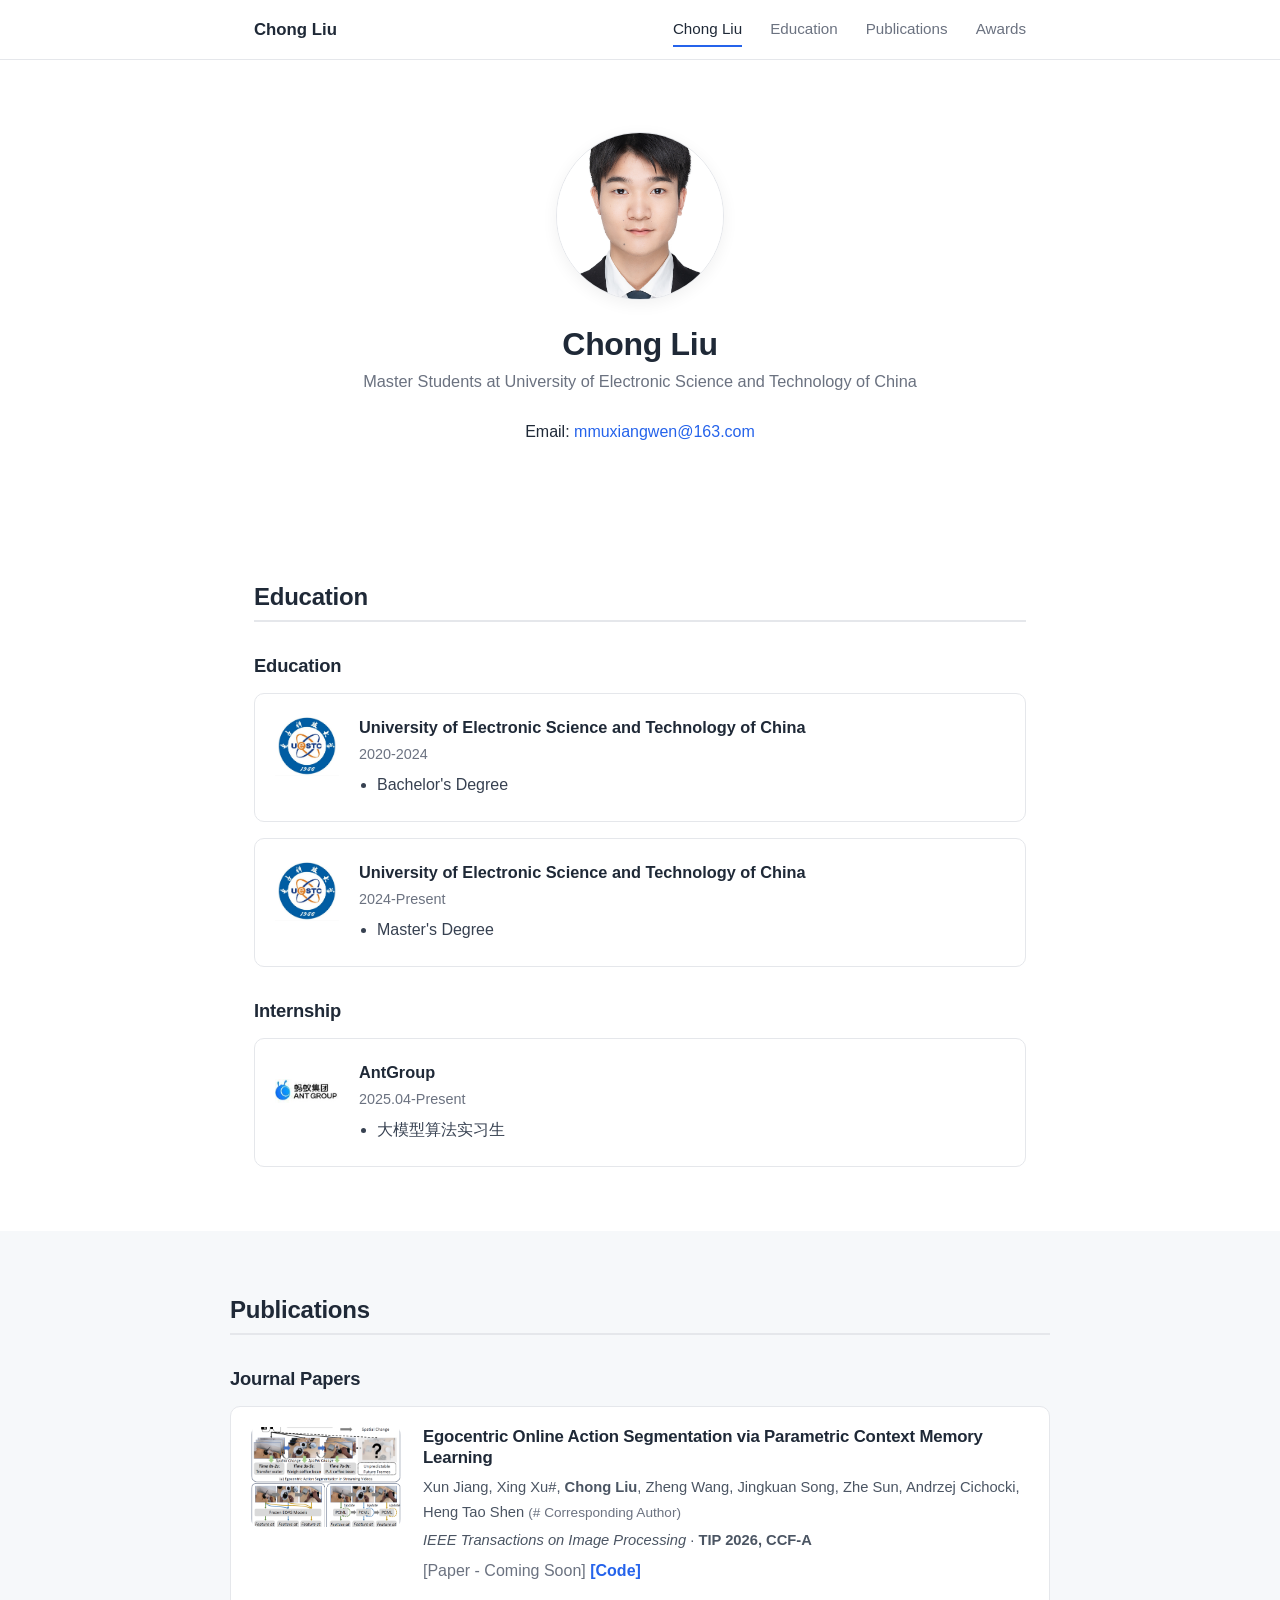
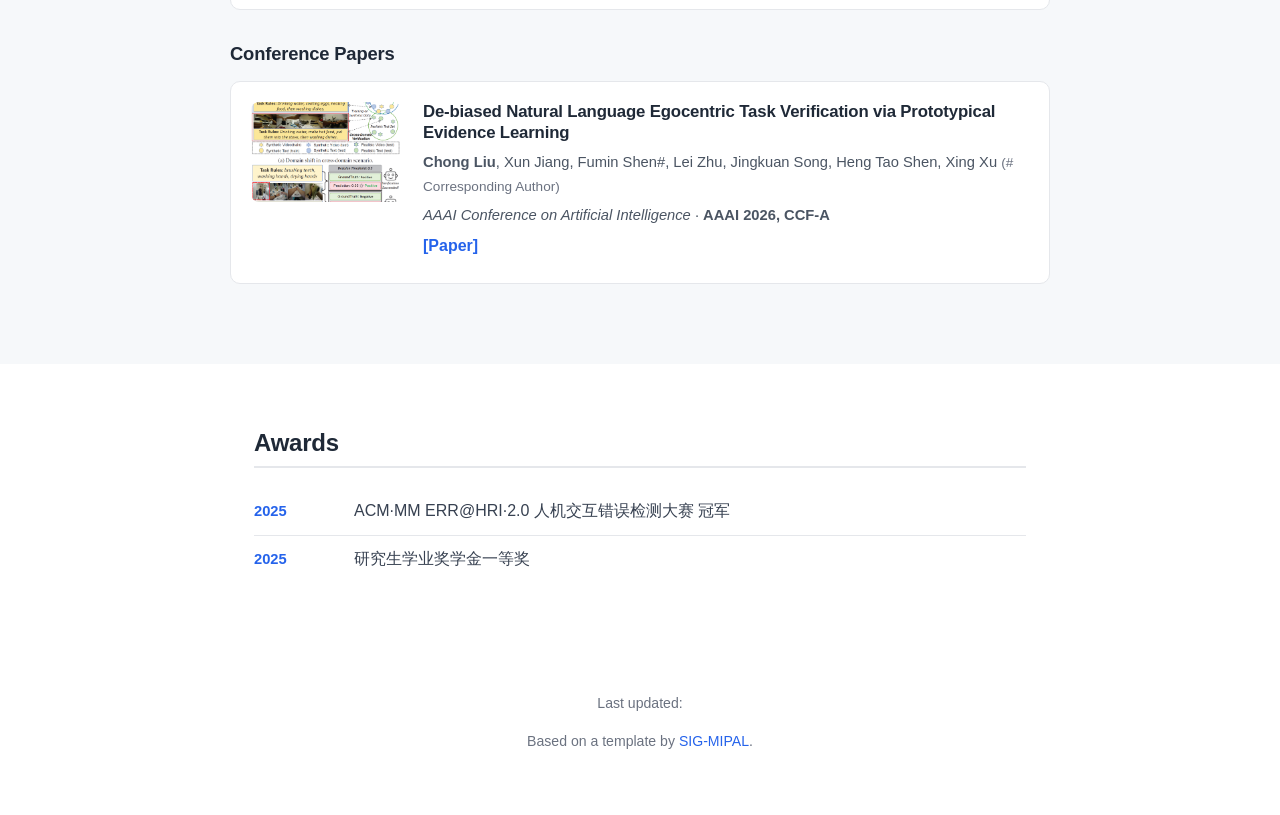
==== people/chong-liu/index.html @ 1c5711fe "chore: update site (2026-07-14)" ====
<!DOCTYPE html>
<html lang="en">
<head>
  <meta charset="UTF-8">
  <meta name="viewport" content="width=device-width, initial-scale=1">
  <title>Chong Liu&#39;s Homepage</title>
  <meta name="description" content="Master Student at the University of Electronic Science and Technology of China">
  <meta name="keywords" content="">
  <meta name="author" content="Chong Liu">
  <meta property="og:title" content="Chong Liu">
  <meta property="og:description" content="Master Student at the University of Electronic Science and Technology of China">
  <meta property="og:type" content="profile">
  <meta property="og:image" content="images/1-12.jpg">
  <link rel="icon" type="image/png" href="">
  <link rel="stylesheet" href="style.css">
</head>
<body>
  <header class="topnav" id="topnav">
    <div class="nav-inner">
      <a class="brand" href="#home">Chong Liu</a>
      <nav class="nav-links" id="nav-links">
                <a href="#home">Chong Liu</a>
        <a href="#education">Education</a>
        <a href="#publications">Publications</a>
        <a href="#awards">Awards</a>
      </nav>
      <button class="nav-toggle" id="nav-toggle" aria-label="Toggle menu">☰</button>
    </div>
  </header>

  <main>
    <section id="home" class="section profile">
      <img class="profile-photo" src="images/1-12.jpg" alt="Chong Liu">
      <h1>Chong Liu</h1>
      <p class="tagline">Master Students at University of Electronic Science and Technology of China</p>

      <p class="contact">Email: <a href="mailto:mmuxiangwen@163.com">mmuxiangwen@163.com</a></p>
      
    </section>

    <section id="education" class="section">
      <h2>Education</h2>
        <h3 class="pub-subhead">Education</h3>
        <div class="cards">
      <div class="edu-card">
        <img class="edu-logo" src="images/edu-university-of-electronic-science-and-technology-of-china.jpg" alt="University of Electronic Science and Technology of China" loading="lazy" onerror="this.style.visibility='hidden'">
        <div class="edu-body">
          <div class="edu-inst">University of Electronic Science and Technology of China</div>
          <div class="edu-period">2020-2024</div>
          <ul class="edu-details"><li>Bachelor&#39;s Degree</li></ul>
        </div>
      </div>
      <div class="edu-card">
        <img class="edu-logo" src="images/edu-university-of-electronic-science-and-technology-of-china.jpg" alt="University of Electronic Science and Technology of China" loading="lazy" onerror="this.style.visibility='hidden'">
        <div class="edu-body">
          <div class="edu-inst">University of Electronic Science and Technology of China</div>
          <div class="edu-period">2024-Present</div>
          <ul class="edu-details"><li>Master&#39;s Degree</li></ul>
        </div>
      </div>
        </div>
        <h3 class="pub-subhead">Internship</h3>
        <div class="cards">
      <div class="edu-card">
        <img class="edu-logo" src="images/edu-antgroup.jpg" alt="AntGroup" loading="lazy" onerror="this.style.visibility='hidden'">
        <div class="edu-body">
          <div class="edu-inst">AntGroup</div>
          <div class="edu-period">2025.04-Present</div>
          <ul class="edu-details"><li>大模型算法实习生</li></ul>
        </div>
      </div>
        </div>
    </section>
    <section id="publications" class="section alt">
      <h2>Publications</h2>
        <h3 class="pub-subhead">Journal Papers</h3>
      <article class="pub">
        <div class="pub-thumb" data-preview="images/pub-pcml-thumb.png">
          <img src="images/pub-pcml-thumb.png" alt="Egocentric Online Action Segmentation via Parametric Context Memory Learning" loading="lazy" onerror="this.parentElement.classList.add('no-img')">
        </div>
        <div class="pub-body">
          <h3 class="pub-title">Egocentric Online Action Segmentation via Parametric Context Memory Learning</h3>
          <p class="pub-authors">Xun Jiang, Xing Xu#, <strong>Chong Liu</strong>, Zheng Wang, Jingkuan Song, Zhe Sun, Andrzej Cichocki, Heng Tao Shen <span class="author-note">(# Corresponding Author)</span></p>
          <p class="pub-venue"><em>IEEE Transactions on Image Processing</em> · <strong>TIP 2026, CCF-A</strong></p>
          <p class="pub-links"><span class="soon">[Paper - Coming Soon]</span> <a href="https://github.com/XunCHN/PCML" target="_blank" rel="noopener">[Code]</a></p>
          
        </div>
      </article>
        <h3 class="pub-subhead">Conference Papers</h3>
      <article class="pub">
        <div class="pub-thumb" data-preview="images/pub-pel-preview.png">
          <img src="images/pub-pel-thumb.png" alt="De-biased Natural Language Egocentric Task Verification via Prototypical Evidence Learning" loading="lazy" onerror="this.parentElement.classList.add('no-img')">
        </div>
        <div class="pub-body">
          <h3 class="pub-title">De-biased Natural Language Egocentric Task Verification via Prototypical Evidence Learning</h3>
          <p class="pub-authors"><strong>Chong Liu</strong>, Xun Jiang, Fumin Shen#, Lei Zhu, Jingkuan Song, Heng Tao Shen, Xing Xu <span class="author-note">(# Corresponding Author)</span></p>
          <p class="pub-venue"><em>AAAI Conference on Artificial Intelligence</em> · <strong>AAAI 2026, CCF-A</strong></p>
          <p class="pub-links"><a href="https://ojs.aaai.org/index.php/AAAI/article/view/37645" target="_blank" rel="noopener">[Paper]</a></p>
          
        </div>
      </article>
    </section>
    <section id="awards" class="section">
      <h2>Awards</h2>
        <ul class="awards-list">
        <li><span class="date">2025</span><span class="item-text">ACM·MM ERR@HRI·2.0 人机交互错误检测大赛 冠军</span></li>
        <li><span class="date">2025</span><span class="item-text">研究生学业奖学金一等奖</span></li>
        </ul>
    </section>
  </main>

  <footer class="footer">
    <p>Last updated: </p>
    <p class="attr">Based on a template by <a href="https://github.com/SIG-MIPAL">SIG-MIPAL</a>.</p>
  </footer>

  <div id="pub-preview" aria-hidden="true"><img alt=""></div>

  <script src="site.js" defer></script>
</body>
</html>
---- people/chong-liu/style.css ----
/* ---------- Base ---------- */
:root {
  --bg: #ffffff;
  --bg-alt: #f6f8fa;
  --text: #1f2937;
  --muted: #6b7280;
  --border: #e5e7eb;
  --accent: #2563eb;
  --accent-dark: #1d4ed8;
  --maxw: 820px;
  --nav-h: 60px;
}

* { box-sizing: border-box; }

html { scroll-behavior: smooth; }

body {
  margin: 0;
  font-family: -apple-system, BlinkMacSystemFont, "Segoe UI", Roboto,
    "Helvetica Neue", Arial, "PingFang SC", "Microsoft YaHei", sans-serif;
  color: var(--text);
  background: var(--bg);
  line-height: 1.65;
  font-size: 16px;
  -webkit-font-smoothing: antialiased;
}

a {
  color: var(--accent);
  text-decoration: none;
  transition: color 0.15s ease;
}
a:hover { color: var(--accent-dark); }

h1, h2, h3 { line-height: 1.25; font-weight: 700; letter-spacing: -0.01em; }
h2 {
  font-size: 1.5rem;
  margin: 0 0 1.25rem;
  padding-bottom: 0.5rem;
  border-bottom: 2px solid var(--border);
}
h3 { font-size: 1.05rem; margin: 0 0 0.4rem; }

/* ---------- Top nav ---------- */
.topnav {
  position: sticky;
  top: 0;
  z-index: 100;
  height: var(--nav-h);
  background: rgba(255, 255, 255, 0.92);
  backdrop-filter: saturate(180%) blur(8px);
  border-bottom: 1px solid var(--border);
}
.nav-inner {
  max-width: var(--maxw);
  height: 100%;
  margin: 0 auto;
  padding: 0 24px;
  display: flex;
  align-items: center;
  justify-content: space-between;
}
.brand {
  font-weight: 700;
  font-size: 1.05rem;
  color: var(--text);
}
.brand:hover { color: var(--accent); }
.nav-links { display: flex; gap: 28px; }
.nav-links a {
  color: var(--muted);
  font-size: 0.95rem;
  font-weight: 500;
  padding: 4px 0;
  border-bottom: 2px solid transparent;
}
.nav-links a:hover,
.nav-links a.active { color: var(--text); border-bottom-color: var(--accent); }
.nav-toggle {
  display: none;
  background: none;
  border: none;
  font-size: 1.4rem;
  cursor: pointer;
  color: var(--text);
  line-height: 1;
}

/* ---------- Sections ---------- */
main { display: block; }
.section {
  max-width: var(--maxw);
  margin: 0 auto;
  padding: 64px 24px;
  scroll-margin-top: var(--nav-h);
}
.section.alt {
  max-width: none;
  background: var(--bg-alt);
}
.section.alt > * { max-width: var(--maxw); margin-left: auto; margin-right: auto; }

/* ---------- Profile ---------- */
.profile { text-align: center; padding-top: 72px; }
.profile-photo {
  width: 168px;
  height: 168px;
  object-fit: cover;
  border-radius: 50%;
  border: 1px solid var(--border);
  box-shadow: 0 4px 16px rgba(0, 0, 0, 0.06);
}
.profile h1 { font-size: 2rem; margin: 1rem 0 0.25rem; }
.tagline { color: var(--muted); margin: 0 0 1.5rem; font-size: 1.02rem; }
.bio {
  text-align: justify;
  max-width: 680px;
  margin: 0 auto 1rem;
  color: #374151;
}
.contact { margin: 0.5rem 0; }
.links { margin-top: 0.75rem; }
.links .sep { color: var(--border); margin: 0 6px; }

/* ---------- News / Awards lists ---------- */
.news-list, .awards-list {
  list-style: none;
  margin: 0;
  padding: 0;
}
.news-list li, .awards-list li {
  display: flex;
  gap: 16px;
  padding: 10px 0;
  border-bottom: 1px solid var(--border);
  align-items: baseline;
}
.news-list li:last-child, .awards-list li:last-child { border-bottom: none; }
.date {
  flex: 0 0 84px;
  font-weight: 600;
  color: var(--accent);
  font-variant-numeric: tabular-nums;
  font-size: 0.92rem;
}
.item-text { color: #374151; }

/* ---------- Education cards ---------- */
.cards { display: flex; flex-direction: column; gap: 16px; }
.edu-card {
  display: flex;
  gap: 20px;
  padding: 20px;
  background: var(--bg);
  border: 1px solid var(--border);
  border-radius: 10px;
}
.edu-logo {
  flex: 0 0 64px;
  width: 64px;
  height: 64px;
  object-fit: contain;
}
.edu-inst { font-weight: 700; font-size: 1.02rem; }
.edu-period { color: var(--muted); font-size: 0.9rem; margin: 2px 0 6px; }
.edu-details { margin: 0; padding-left: 18px; }
.edu-details li { margin: 2px 0; color: #374151; }
.edu-details li.note { color: var(--muted); font-style: italic; list-style: none; margin-left: -18px; }

/* ---------- Publications ---------- */
.pub-subhead {
  font-size: 1.15rem;
  margin: 2rem 0 1rem;
  color: var(--text);
}
.pub {
  display: flex;
  gap: 22px;
  padding: 20px;
  margin-bottom: 16px;
  background: var(--bg);
  border: 1px solid var(--border);
  border-radius: 10px;
  transition: box-shadow 0.18s ease, transform 0.18s ease;
}
.pub:hover { box-shadow: 0 6px 20px rgba(0, 0, 0, 0.07); transform: translateY(-1px); }
.pub-thumb {
  flex: 0 0 150px;
  width: 150px;
  height: 100px;
  background: var(--bg-alt);
  border-radius: 8px;
  overflow: hidden;
  cursor: zoom-in;
}
.pub-thumb img { width: 100%; height: 100%; object-fit: cover; display: block; }
.pub-thumb.no-img img { display: none; }
.pub-body { min-width: 0; }
.pub-title { font-size: 1.05rem; }
.pub-authors { font-size: 0.92rem; color: #4b5563; margin: 0 0 4px; }
.author-note { color: var(--muted); font-size: 0.85rem; }
.pub-venue { font-size: 0.92rem; color: #4b5563; margin: 0 0 6px; }
.pub-links { margin: 0 0 4px; }
.pub-links a { font-weight: 600; }
.soon { color: var(--muted); }
.pub-keywords { font-size: 0.85rem; color: var(--muted); margin: 4px 0 0; }

/* ---------- Custom text section ---------- */
.text-block { max-width: 680px; margin: 0 auto; }
.text-block p { text-align: justify; margin: 0 0 1rem; color: #374151; }

/* ---------- Hover preview popover ---------- */
#pub-preview {
  position: fixed;
  z-index: 200;
  max-width: 360px;
  pointer-events: none;
  opacity: 0;
  transition: opacity 0.12s ease;
  border-radius: 10px;
  overflow: hidden;
  box-shadow: 0 12px 32px rgba(0, 0, 0, 0.18);
  border: 1px solid var(--border);
  background: var(--bg);
}
#pub-preview.show { opacity: 1; }
#pub-preview img { display: block; width: 360px; max-width: 100%; height: auto; }

/* ---------- Footer ---------- */
.footer {
  max-width: var(--maxw);
  margin: 0 auto;
  padding: 32px 24px 48px;
  text-align: center;
  color: var(--muted);
  font-size: 0.88rem;
}
.footer .attr { margin-top: 4px; }

/* ---------- Responsive ---------- */
@media (max-width: 700px) {
  .nav-toggle { display: block; }
  .nav-links {
    position: absolute;
    top: var(--nav-h);
    left: 0;
    right: 0;
    flex-direction: column;
    gap: 0;
    background: var(--bg);
    border-bottom: 1px solid var(--border);
    padding: 8px 24px;
    display: none;
  }
  .nav-links.open { display: flex; }
  .nav-links a { padding: 10px 0; border-bottom: none; }

  .section { padding: 44px 20px; }
  .profile { padding-top: 48px; }
  .profile-photo { width: 130px; height: 130px; }
  .profile h1 { font-size: 1.6rem; }

  .pub { flex-direction: column; gap: 14px; }
  .pub-thumb { flex: none; width: 100%; height: 150px; }

  .date { flex: 0 0 70px; }
}
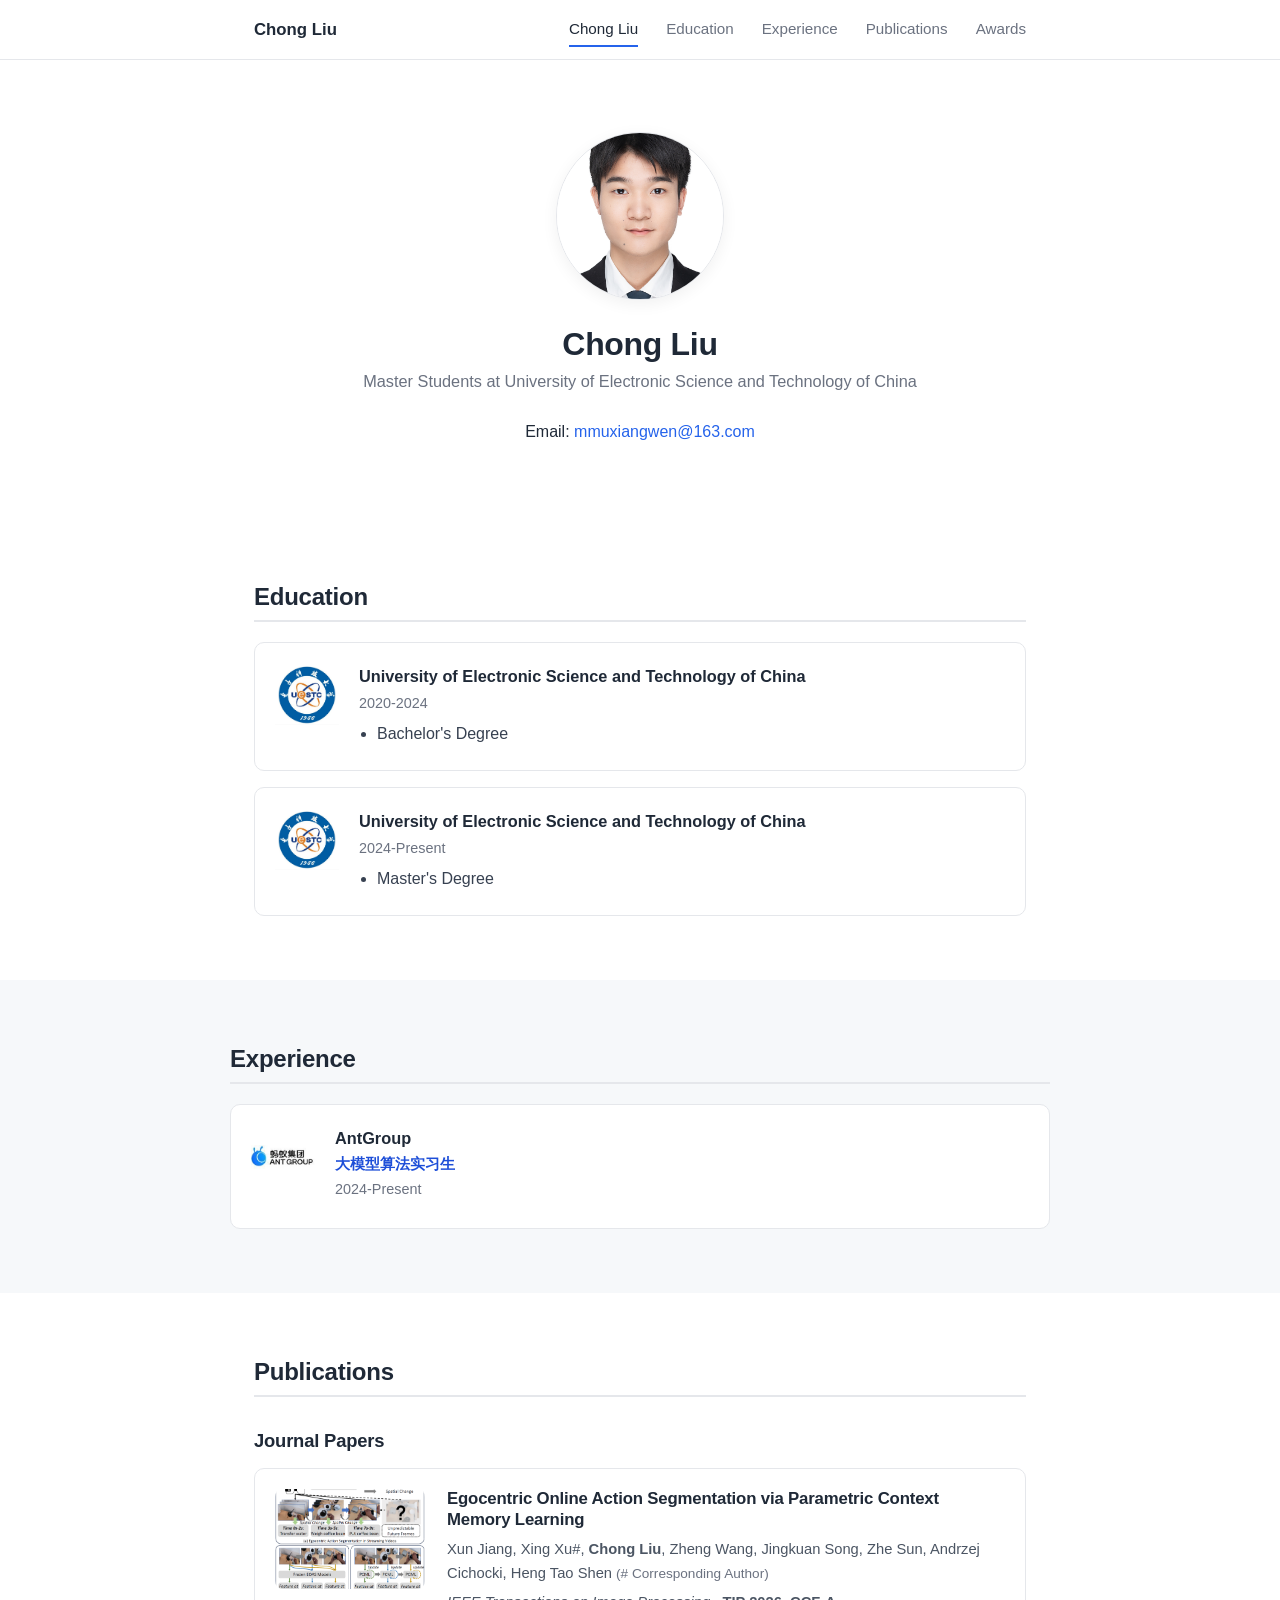
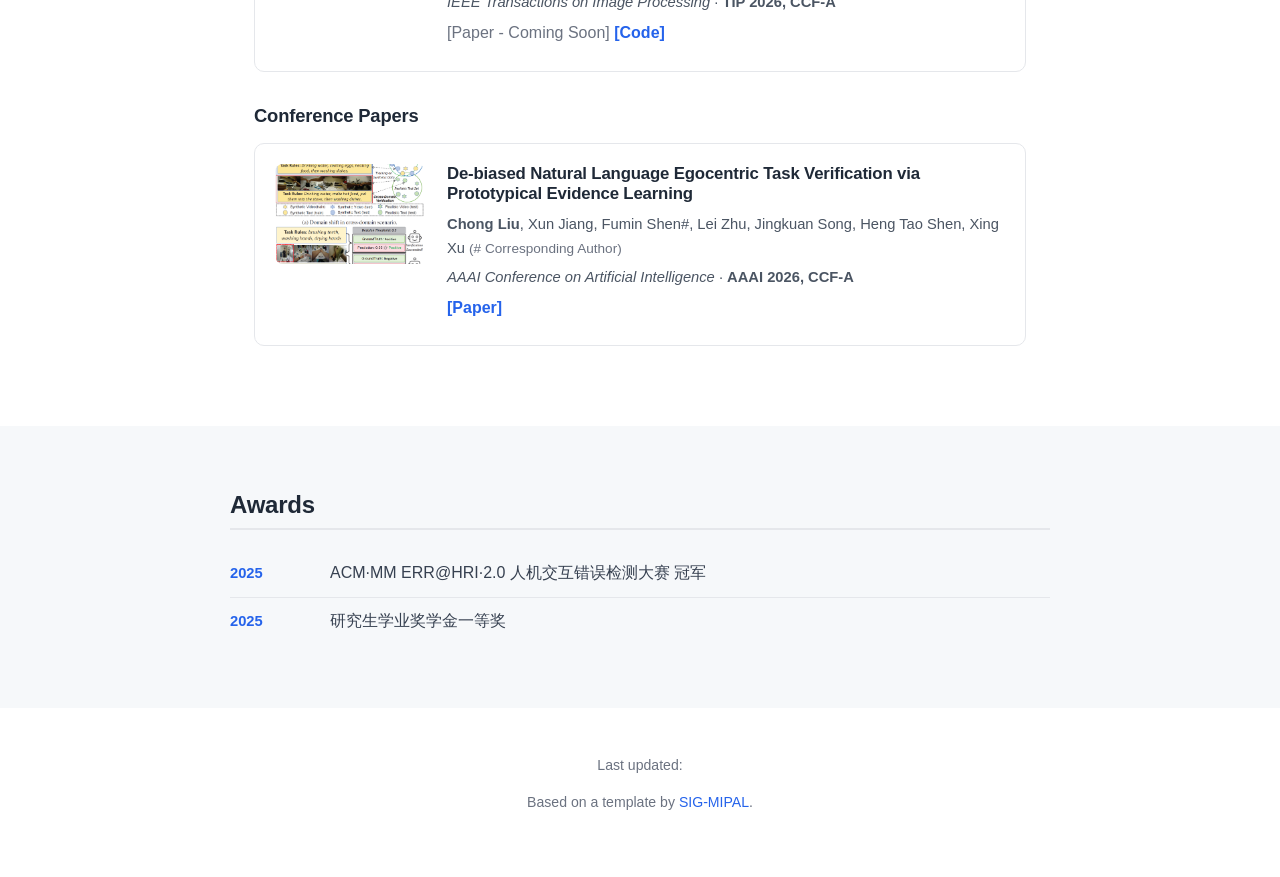
==== commit 82fc0de4: "chore: update site (2026-07-15)" ====
--- a/people/chong-liu/index.html
+++ b/people/chong-liu/index.html
@@ -21,6 +21,7 @@
       <nav class="nav-links" id="nav-links">
                 <a href="#home">Chong Liu</a>
         <a href="#education">Education</a>
+        <a href="#sec-1784141790123">Experience</a>
         <a href="#publications">Publications</a>
         <a href="#awards">Awards</a>
       </nav>
@@ -40,7 +41,6 @@
 
     <section id="education" class="section">
       <h2>Education</h2>
-        <h3 class="pub-subhead">Education</h3>
         <div class="cards">
       <div class="edu-card">
         <img class="edu-logo" src="images/edu-university-of-electronic-science-and-technology-of-china.jpg" alt="University of Electronic Science and Technology of China" loading="lazy" onerror="this.style.visibility='hidden'">
@@ -59,19 +59,20 @@
         </div>
       </div>
         </div>
-        <h3 class="pub-subhead">Internship</h3>
+    </section>
+    <section id="sec-1784141790123" class="section alt">
+      <h2>Experience</h2>
         <div class="cards">
       <div class="edu-card">
         <img class="edu-logo" src="images/edu-antgroup.jpg" alt="AntGroup" loading="lazy" onerror="this.style.visibility='hidden'">
         <div class="edu-body">
-          <div class="edu-inst">AntGroup</div>
-          <div class="edu-period">2025.04-Present</div>
-          <ul class="edu-details"><li>大模型算法实习生</li></ul>
+          <div class="edu-inst">AntGroup</div><div class="exp-role">大模型算法实习生</div><div class="edu-period">2024-Present</div>
+          <ul class="edu-details"></ul>
         </div>
       </div>
         </div>
     </section>
-    <section id="publications" class="section alt">
+    <section id="publications" class="section">
       <h2>Publications</h2>
         <h3 class="pub-subhead">Journal Papers</h3>
       <article class="pub">
@@ -100,7 +101,7 @@
         </div>
       </article>
     </section>
-    <section id="awards" class="section">
+    <section id="awards" class="section alt">
       <h2>Awards</h2>
         <ul class="awards-list">
         <li><span class="date">2025</span><span class="item-text">ACM·MM ERR@HRI·2.0 人机交互错误检测大赛 冠军</span></li>
--- a/people/chong-liu/style.css
+++ b/people/chong-liu/style.css
@@ -164,6 +164,7 @@
 }
 .edu-inst { font-weight: 700; font-size: 1.02rem; }
 .edu-period { color: var(--muted); font-size: 0.9rem; margin: 2px 0 6px; }
+.exp-role { color: var(--accent-dark, #1d4ed8); font-weight: 600; font-size: 0.92rem; }
 .edu-details { margin: 0; padding-left: 18px; }
 .edu-details li { margin: 2px 0; color: #374151; }
 .edu-details li.note { color: var(--muted); font-style: italic; list-style: none; margin-left: -18px; }
